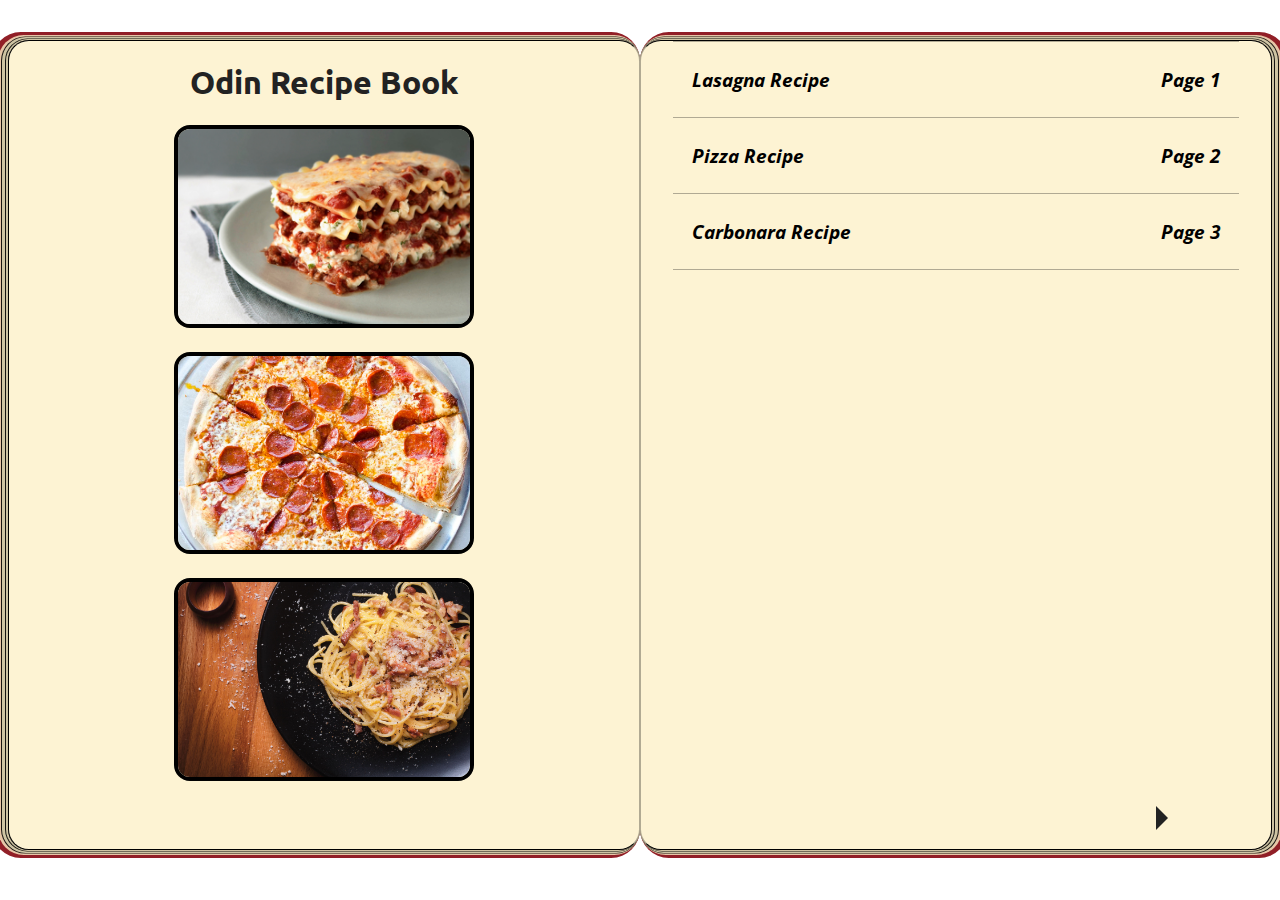
==== index.html @ 9af06596 "Upload of assignment" ====
<!DOCTYPE html>
<html lang="en">
<head>
    <meta charset="UTF-8">
    <meta http-equiv="X-UA-Compatible" content="IE=edge">
    <meta name="viewport" content="width=device-width, initial-scale=1.0">
    <link rel="stylesheet" href="styles.css">
    <link rel="preconnect" href="https://fonts.googleapis.com">
    <link rel="preconnect" href="https://fonts.gstatic.com" crossorigin>
    <link href="https://fonts.googleapis.com/css2?family=Open+Sans:wght@300;400&family=Ubuntu:ital,wght@0,300;0,700;1,700&display=swap" rel="stylesheet">
    <title>Recipes</title>
</head>
    <body>
        <div class="recipe-book-container">
            <!--LEFT PAGE-->
            <div class="recipe-book-page recipe-book-page-left">
                <h1 class="font-title font-center">Odin Recipe Book</h1>
                <div class="recipe-pictures">
                    <a href="recipes/lasagna.html"><img class="recipe-image recipe-image-small" src="recipes/img/lasagna.jpg" alt="lasagna picture"></a>
                    <a href="recipes/pizza.html"><img class="recipe-image recipe-image-small" src="recipes/img/pizza.jpg" alt="pizza picture"></a>
                    <a href="recipes/carbonara.html"><img class="recipe-image recipe-image-small" src="recipes/img/carbonara.jpg" alt="carbonara picture"></a>
                    
                </div>
            </div>

            <!--RIGHT PAGE-->
            <div class="recipe-book-page recipe-book-page-right">
                <div class="recipe-book">
                    <!-- Lasagna -->
                    <div class="recipe-book-item">
                        <div class="recipe-book-header">
                            <div class="recipe-book-title">
                                <h2><li class="recipe-book-link"><a href="recipes/lasagna.html">Lasagna Recipe</a></li></h2>
                            </div>
                            <h2><div class="recipe-book-index">Page 1</div></h2>
                        </div>
                    </div>
                    <!-- Pizza -->
                    <div class="recipe-book-item">
                        <div class="recipe-book-header">
                            <div class="recipe-book-title">
                                <h2><li class="recipe-book-link"><a href="recipes/pizza.html">Pizza Recipe</a></li></h2>
                            </div>
                            <h2><div class="recipe-book-index">Page 2</div></h2>
                        </div>
                    </div>
                    <!-- Carbonara -->
                    <div class="recipe-book-item">
                        <div class="recipe-book-header">
                            <div class="recipe-book-title">
                                <h2><li class="recipe-book-link"><a href="recipes/carbonara.html">Carbonara Recipe</a></li></h2>
                            </div>
                            <h2><div class="recipe-book-index">Page 3</div></h2>
                        </div>
                    </div>
                </div>
            </div>
            <a href="recipes/lasagna.html"><div class="next-page"></div></a>
        </div>
    </body>
</html>
---- styles.css ----
* {
    box-sizing: border-box;
}

body {
    font-family: Open Sans, sans-serif;
    font-weight: 400;
    font-style: italic;
}

.page-title {
    margin: 1.2rem 0;
}

.recipe-book-link {
    list-style: none;
}

.recipe-book-title:hover {
    list-style: none;
    background-color: rgba(206, 195, 149, 0.52);
}

a {
    text-decoration: none;
}

a:visited {
    color: inherit;
}

a:link {
    color: inherit;
}

.recipe-book-container {
    display: flex;
    justify-content: center;    
}

.recipe-book-page {
    padding: 0rem 2rem;
    margin-top: 2rem;
    background-color: rgba(252, 240, 200, 0.8);
    height: 90vh;
    width: 80vh;
    border: 1px solid black;
    border-radius: 1.3em;
    box-shadow:
    1px 0px 0px 1px rgba(252, 240, 200, 0.8),
    1.5px 0px 0px 1.5px rgba(0, 0, 0, 0.9),
    3px 0px 0px 3px rgba(252, 240, 200, 0.8),
    3.5px 0px 0px 3.5px rgba(0, 0, 0, 0.9),
    5px 0px 0px 5px rgba(252, 240, 200, 0.8),
    8px 0px 0px 8px #911F27; 
}

.font-center {
    text-align: center;
}

.recipe-book-page-left {
    box-shadow:
    -1px 0px 0px 1px rgba(252, 240, 200, 0.8),
    -1.5px 0px 0px 1.5px rgba(0, 0, 0, 0.9),
    -3px 0px 0px 3px rgba(252, 240, 200, 0.8),
    -3.5px 0px 0px 3.5px rgba(0, 0, 0, 0.9),
    -5px 0px 0px 5px rgba(252, 240, 200, 0.8),
    -8px 0px 0px 8px #911F27;  
    border-right: 0.5px solid rgba(0, 0, 0, 0.3);
}

.recipe-book-page-right {
    border-left: 0.5px solid rgba(0, 0, 0, 0.3);
}

h2 {
    font-size: 1.2rem;
}

.recipe-image {
    background-color: black;
    padding: 0;
    display: block;
    margin:  auto;
    height: auto;
    width: 400px;
    border-radius: 1em;
    border: 4px solid black;
}

.recipe-image-small {
    width: 300px;
    margin-bottom: 1.5rem;
    border: 4px solid black;
    transition: opacity 0.4s;
}

.recipe-book {
    border: 1px solid rgba(0, 0, 0, 0.3);
    border-bottom-color: transparent;
    border-right: transparent;
    border-left: transparent;
}

.recipe-book-item {
    border-bottom: 1px solid rgba(0, 0, 0, 0.3)
}

.recipe-book-header {
    display: flex;
    cursor: pointer;
    
    
}

.recipe-book-title, .recipe-book-index {
    flex: 1;
    padding: .5rem 1.2rem;
    transition: background-color 0.5s;
}

.recipe-book-content {
    display: none;
    border-top: 1px solid rgba(0, 0, 0, 0.3);
    padding: 1rem;
}

.recipe-description {
    margin-left: 2rem;
    margin-right: 2rem;    
}

.recipe-ingredient {
    line-height: 1.4rem;
}

.ingredients-list {
    columns: 2;
}

.recipe-credit {
    font-weight: 400;
}

.font-title {
    font-family: Ubuntu, sans-serif;
    font-style: normal; 
    color: rgb(34, 34, 34);
}

#credit {
    color: rgb(211, 11, 11);
}

#credit:hover {
    color: red;
}

h2.font-title {
    font-size: 1.6rem;
    /* padding-top: 1rem */
}

.recipe-step {
    font-style: normal;
    font-size: 1.1rem;
    padding-bottom: 1.2rem;
}


ol {
    margin:0 0 1.5em;
    padding:0;
    counter-reset:item;
}

ol > li {
  margin:0;
  padding:0 0 0 2em;
  text-indent:-2em;
  list-style-type:none;
  counter-increment:item;
}

ol > li:before {
    display:inline-block;
  width:1.5em;
  padding-right:0.5em;
  font-weight:bold;
  text-align:right;
  content:counter(item) ".";
}

strong {
    font-weight: bold;
    font-style: normal;
}

#home {
    color: #555;
}

#home:hover {
    color: #111;
}

.recipe-image-small:hover {
    opacity: 80%;
}

.next-page {
    border-left: 12px solid #222;
    border-right: 12px solid transparent;
    border-top: 12px solid transparent;
    border-bottom: 12px solid transparent;
    position: absolute;
    bottom: 70px;
    right: 100px;
    transition: border-color 0.5s;
}

.prev-page {
    border-right: 12px solid #222;
    border-left: 12px solid transparent;
    border-top: 12px solid transparent;
    border-bottom: 12px solid transparent;
    position: absolute;
    bottom: 70px;
    left: 100px;
    transition: border-color 0.5s;
}

.next-page:hover {
    border-left: 12px solid crimson;
    cursor: pointer;
}

.prev-page:hover {
    border-right: 12px solid crimson;
    cursor: pointer;
}

.recipe-step-small {
    font-size: .9rem;
    padding-bottom: .3rem;
    padding-top: .3rem;
}
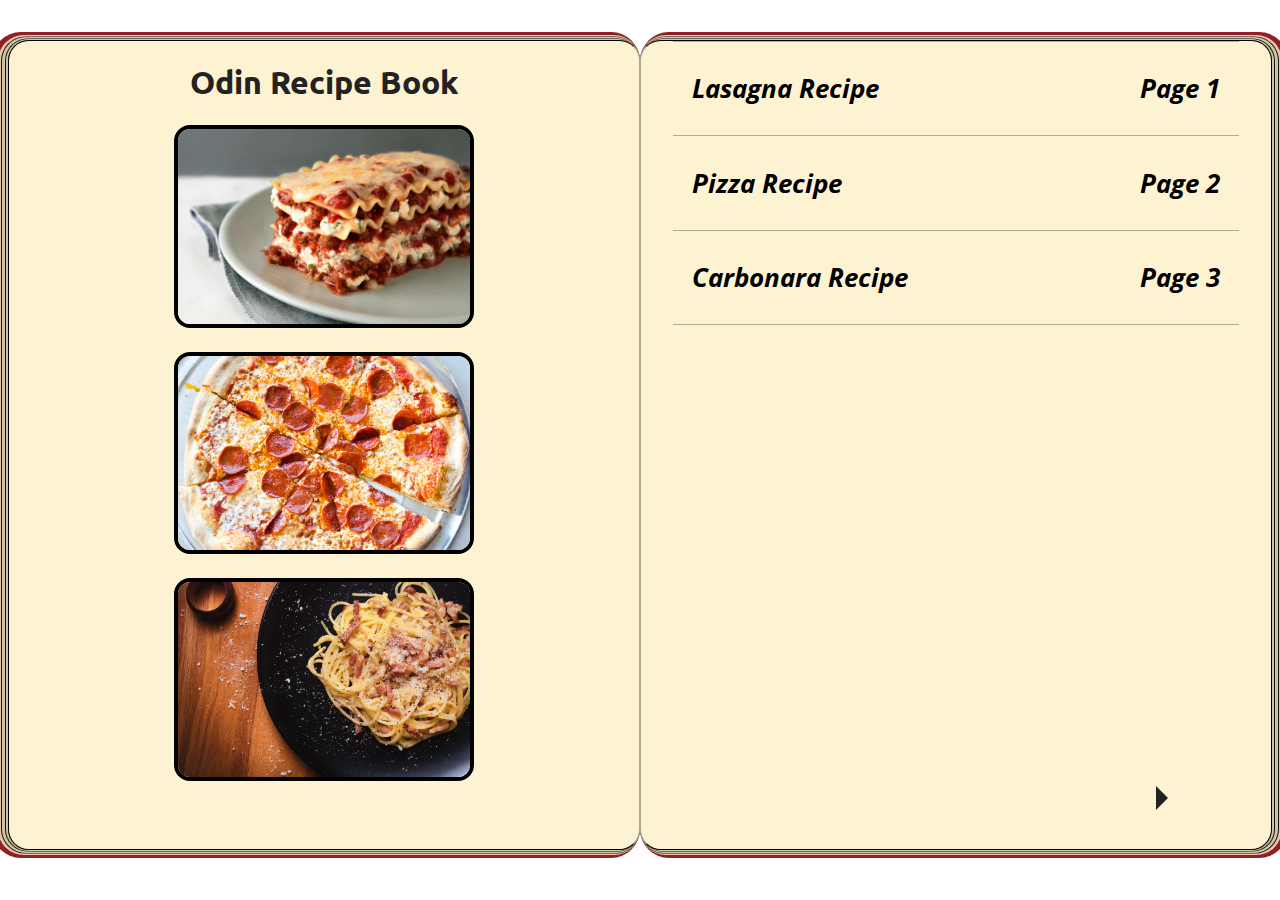
==== commit 934e0f97: "fixing path to styles.css" ====
--- a/index.html
+++ b/index.html
@@ -16,9 +16,9 @@
             <div class="recipe-book-page recipe-book-page-left">
                 <h1 class="font-title font-center">Odin Recipe Book</h1>
                 <div class="recipe-pictures">
-                    <a href="recipes/lasagna.html"><img class="recipe-image recipe-image-small" src="recipes/img/lasagna.jpg" alt="lasagna picture"></a>
-                    <a href="recipes/pizza.html"><img class="recipe-image recipe-image-small" src="recipes/img/pizza.jpg" alt="pizza picture"></a>
-                    <a href="recipes/carbonara.html"><img class="recipe-image recipe-image-small" src="recipes/img/carbonara.jpg" alt="carbonara picture"></a>
+                    <a href="/recipes/lasagna.html"><img class="recipe-image recipe-image-small" src="recipes/img/lasagna.jpg" alt="lasagna picture"></a>
+                    <a href="/recipes/pizza.html"><img class="recipe-image recipe-image-small" src="recipes/img/pizza.jpg" alt="pizza picture"></a>
+                    <a href="/recipes/carbonara.html"><img class="recipe-image recipe-image-small" src="recipes/img/carbonara.jpg" alt="carbonara picture"></a>
                     
                 </div>
             </div>
--- a/styles.css
+++ b/styles.css
@@ -75,7 +75,7 @@
 }
 
 h2 {
-    font-size: 1.2rem;
+    font-size: 1.6rem;
 }
 
 .recipe-image {
@@ -128,11 +128,13 @@
 
 .recipe-description {
     margin-left: 2rem;
-    margin-right: 2rem;    
+    margin-right: 2rem; 
+    font-size: 1.3rem;   
 }
 
 .recipe-ingredient {
-    line-height: 1.4rem;
+    line-height: 2rem;
+    font-size: 1.4rem;
 }
 
 .ingredients-list {
@@ -158,13 +160,13 @@
 }
 
 h2.font-title {
-    font-size: 1.6rem;
+    font-size: 1.9rem;
     /* padding-top: 1rem */
 }
 
 .recipe-step {
     font-style: normal;
-    font-size: 1.1rem;
+    font-size: 1.4rem;
     padding-bottom: 1.2rem;
 }
 
@@ -199,6 +201,7 @@
 
 #home {
     color: #555;
+    font-size: 1.4rem;
 }
 
 #home:hover {
@@ -215,7 +218,7 @@
     border-top: 12px solid transparent;
     border-bottom: 12px solid transparent;
     position: absolute;
-    bottom: 70px;
+    bottom: 90px;
     right: 100px;
     transition: border-color 0.5s;
 }
@@ -226,7 +229,7 @@
     border-top: 12px solid transparent;
     border-bottom: 12px solid transparent;
     position: absolute;
-    bottom: 70px;
+    bottom: 90px;
     left: 100px;
     transition: border-color 0.5s;
 }
@@ -242,8 +245,12 @@
 }
 
 .recipe-step-small {
-    font-size: .9rem;
-    padding-bottom: .3rem;
-    padding-top: .3rem;
-}
-
+    font-size: 1.2rem;
+    padding-bottom: .2rem;
+    padding-top: .2rem;
+}
+
+.recipe-credit {
+    font-size: 1.4rem;
+}
+
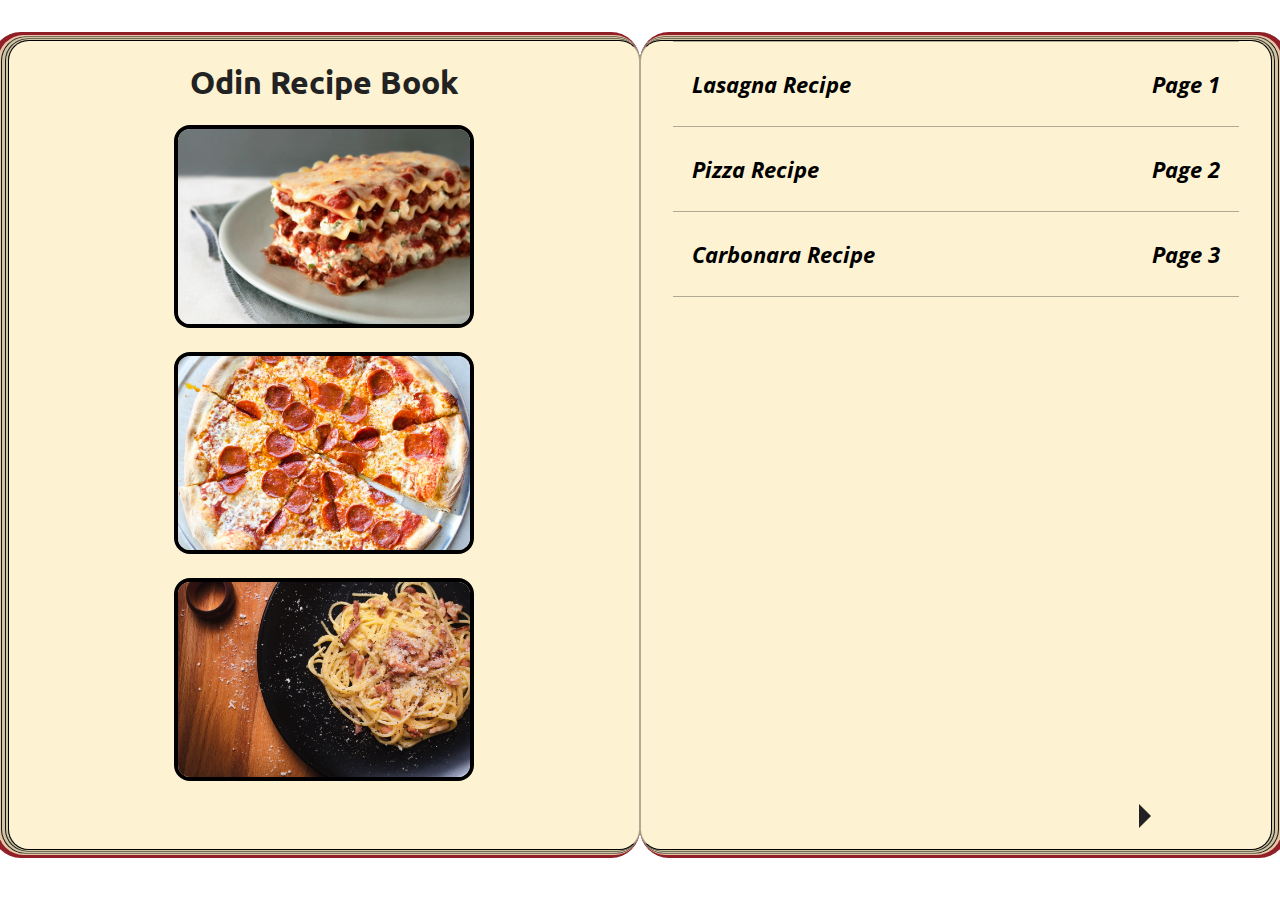
==== commit 2168feaf: "Fixes for paths, arrows, font" ====
--- a/index.html
+++ b/index.html
@@ -28,30 +28,37 @@
                 <div class="recipe-book">
                     <!-- Lasagna -->
                     <div class="recipe-book-item">
-                        <div class="recipe-book-header">
-                            <div class="recipe-book-title">
-                                <h2><li class="recipe-book-link"><a href="recipes/lasagna.html">Lasagna Recipe</a></li></h2>
+                        <a href="recipes/lasagna.html">
+                            <div class="recipe-book-header">
+                                <div class="recipe-book-title">
+                                    <h2><li class="recipe-book-link">Lasagna Recipe</li></h2>
+                                </div>
+                                <h2><div class="recipe-book-index">Page 1</div></h2>
+                            
                             </div>
-                            <h2><div class="recipe-book-index">Page 1</div></h2>
-                        </div>
+                        </a>
                     </div>
                     <!-- Pizza -->
                     <div class="recipe-book-item">
-                        <div class="recipe-book-header">
-                            <div class="recipe-book-title">
-                                <h2><li class="recipe-book-link"><a href="recipes/pizza.html">Pizza Recipe</a></li></h2>
+                        <a href="recipes/pizza.html">
+                            <div class="recipe-book-header">
+                                <div class="recipe-book-title">
+                                    <h2><li class="recipe-book-link">Pizza Recipe</li></h2>
+                                </div>
+                                <h2><div class="recipe-book-index">Page 2</div></h2>
                             </div>
-                            <h2><div class="recipe-book-index">Page 2</div></h2>
-                        </div>
+                        </a>
                     </div>
                     <!-- Carbonara -->
                     <div class="recipe-book-item">
-                        <div class="recipe-book-header">
-                            <div class="recipe-book-title">
-                                <h2><li class="recipe-book-link"><a href="recipes/carbonara.html">Carbonara Recipe</a></li></h2>
+                        <a href="recipes/carbonara.html">
+                            <div class="recipe-book-header">
+                                <div class="recipe-book-title">
+                                    <h2><li class="recipe-book-link">Carbonara Recipe</li></h2>
+                                </div>
+                                <h2><div class="recipe-book-index">Page 3</div></h2>
                             </div>
-                            <h2><div class="recipe-book-index">Page 3</div></h2>
-                        </div>
+                        </a>
                     </div>
                 </div>
             </div>
--- a/styles.css
+++ b/styles.css
@@ -16,7 +16,7 @@
     list-style: none;
 }
 
-.recipe-book-title:hover {
+.recipe-book-header:hover {
     list-style: none;
     background-color: rgba(206, 195, 149, 0.52);
 }
@@ -75,7 +75,7 @@
 }
 
 h2 {
-    font-size: 1.6rem;
+    font-size: 1.4rem;
 }
 
 .recipe-image {
@@ -129,12 +129,12 @@
 .recipe-description {
     margin-left: 2rem;
     margin-right: 2rem; 
-    font-size: 1.3rem;   
+    font-size: 1.2rem;   
 }
 
 .recipe-ingredient {
     line-height: 2rem;
-    font-size: 1.4rem;
+    font-size: 1.3rem;
 }
 
 .ingredients-list {
@@ -160,13 +160,13 @@
 }
 
 h2.font-title {
-    font-size: 1.9rem;
+    font-size: 1.8rem;
     /* padding-top: 1rem */
 }
 
 .recipe-step {
     font-style: normal;
-    font-size: 1.4rem;
+    font-size: 1.3rem;
     padding-bottom: 1.2rem;
 }
 
@@ -201,7 +201,7 @@
 
 #home {
     color: #555;
-    font-size: 1.4rem;
+    font-size: 1.3rem;
 }
 
 #home:hover {
@@ -218,8 +218,8 @@
     border-top: 12px solid transparent;
     border-bottom: 12px solid transparent;
     position: absolute;
-    bottom: 90px;
-    right: 100px;
+    bottom: 8%;
+    left: 89%;
     transition: border-color 0.5s;
 }
 
@@ -229,8 +229,8 @@
     border-top: 12px solid transparent;
     border-bottom: 12px solid transparent;
     position: absolute;
-    bottom: 90px;
-    left: 100px;
+    bottom: 8%;
+    right: 89%;
     transition: border-color 0.5s;
 }
 
@@ -245,12 +245,12 @@
 }
 
 .recipe-step-small {
-    font-size: 1.2rem;
+    font-size: 1rem;
     padding-bottom: .2rem;
     padding-top: .2rem;
 }
 
 .recipe-credit {
-    font-size: 1.4rem;
-}
-
+    font-size: 1.3rem;
+}
+
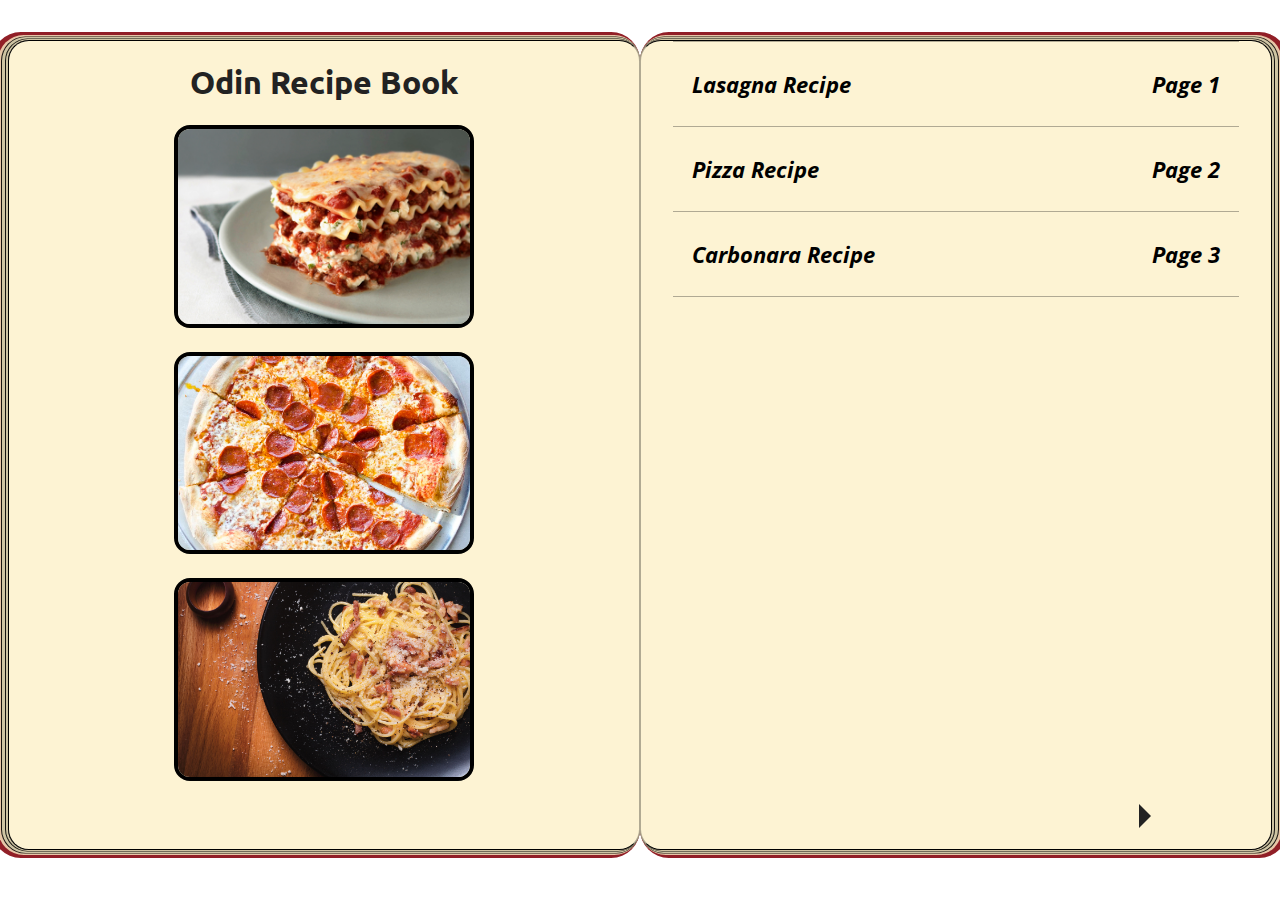
==== commit b57f58dc: "fix clickable pictures" ====
--- a/index.html
+++ b/index.html
@@ -16,9 +16,9 @@
             <div class="recipe-book-page recipe-book-page-left">
                 <h1 class="font-title font-center">Odin Recipe Book</h1>
                 <div class="recipe-pictures">
-                    <a href="/recipes/lasagna.html"><img class="recipe-image recipe-image-small" src="recipes/img/lasagna.jpg" alt="lasagna picture"></a>
-                    <a href="/recipes/pizza.html"><img class="recipe-image recipe-image-small" src="recipes/img/pizza.jpg" alt="pizza picture"></a>
-                    <a href="/recipes/carbonara.html"><img class="recipe-image recipe-image-small" src="recipes/img/carbonara.jpg" alt="carbonara picture"></a>
+                    <a href="recipes/lasagna.html"><img class="recipe-image recipe-image-small" src="recipes/img/lasagna.jpg" alt="lasagna picture"></a>
+                    <a href="recipes/pizza.html"><img class="recipe-image recipe-image-small" src="recipes/img/pizza.jpg" alt="pizza picture"></a>
+                    <a href="recipes/carbonara.html"><img class="recipe-image recipe-image-small" src="recipes/img/carbonara.jpg" alt="carbonara picture"></a>
                     
                 </div>
             </div>
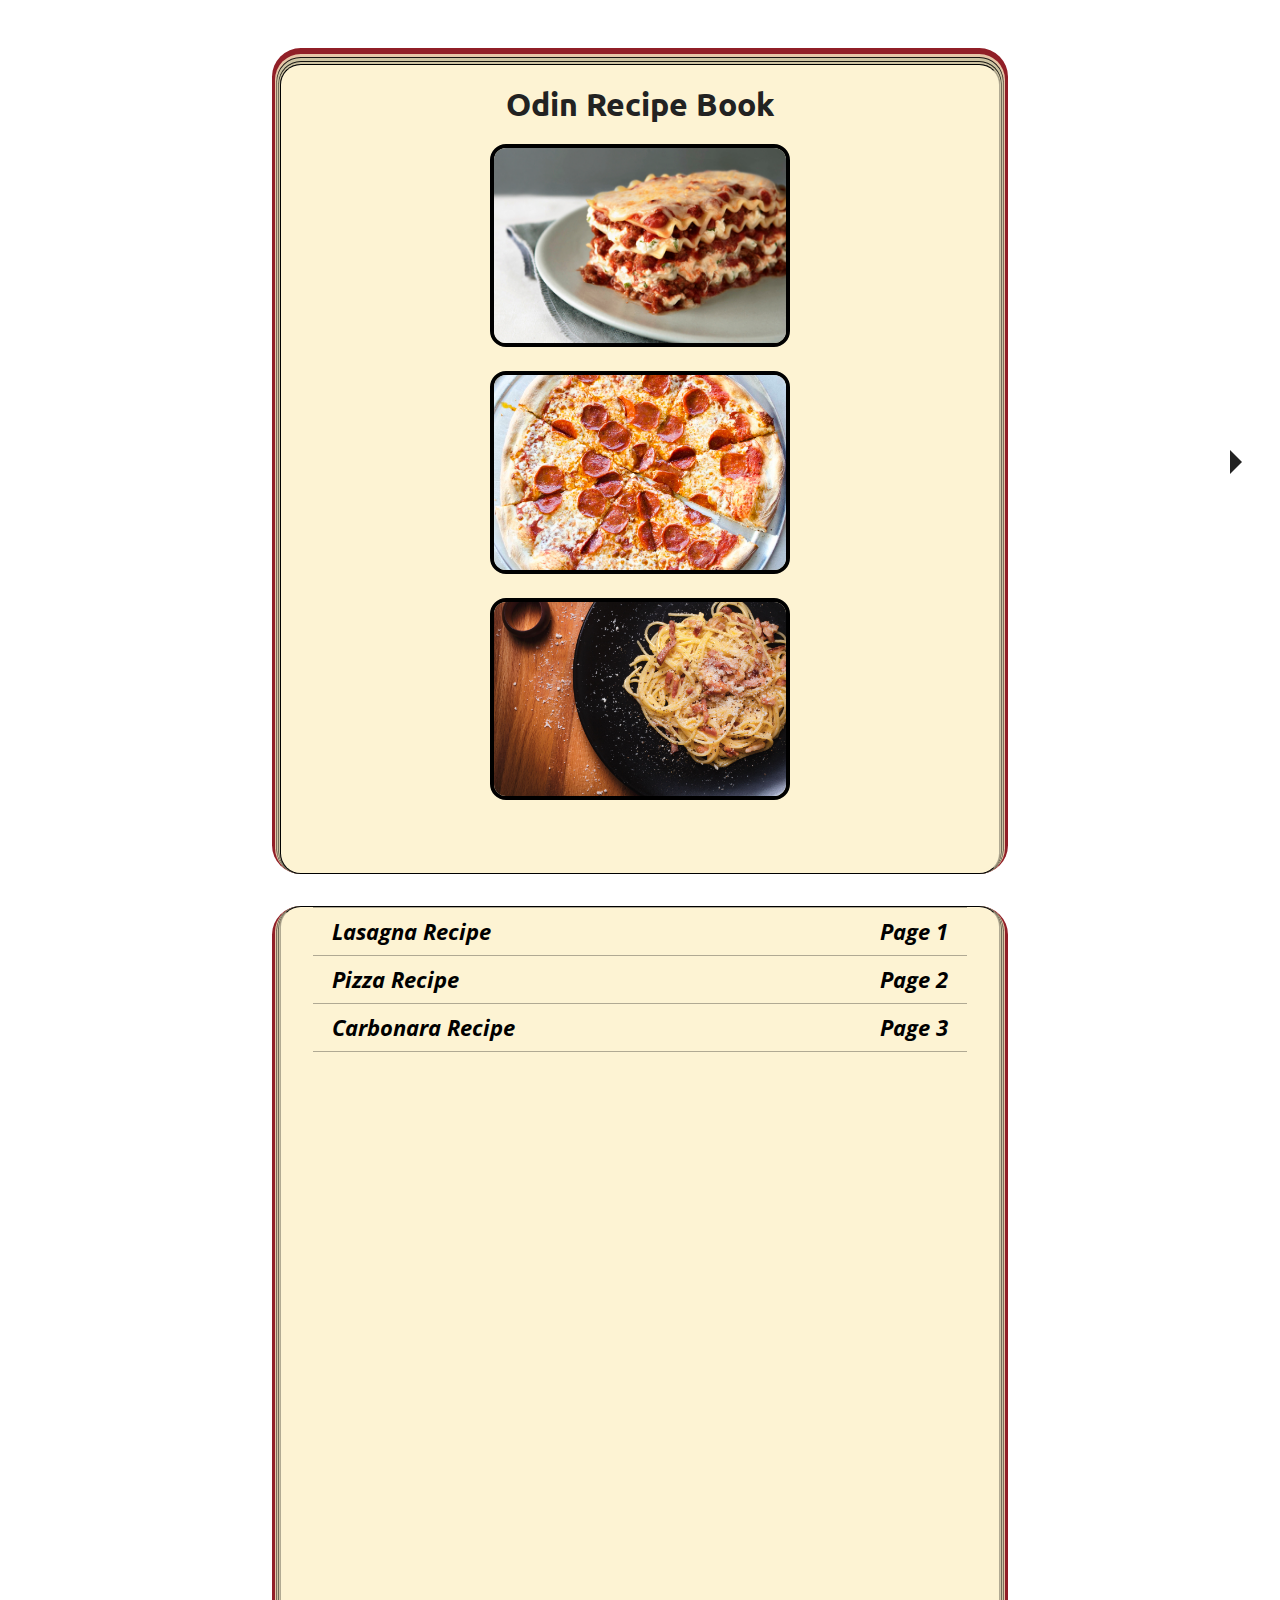
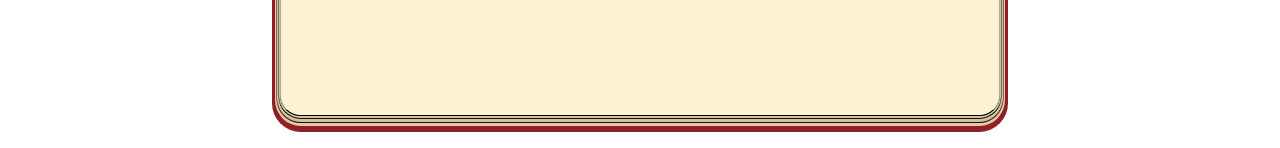
==== commit b4676871: "Responsive fixes" ====
--- a/index.html
+++ b/index.html
@@ -62,7 +62,7 @@
                     </div>
                 </div>
             </div>
-            <a href="recipes/lasagna.html"><div class="next-page"></div></a>
         </div>
+        <a href="recipes/lasagna.html"><div class="next-page"></div></a>
     </body>
 </html>--- a/styles.css
+++ b/styles.css
@@ -1,16 +1,20 @@
 * {
     box-sizing: border-box;
+    padding: 0;
+    margin: 0;
 }
 
 body {
     font-family: Open Sans, sans-serif;
     font-weight: 400;
     font-style: italic;
+    font-size: 1rem;
 }
 
 .page-title {
     margin: 1.2rem 0;
 }
+
 
 .recipe-book-link {
     list-style: none;
@@ -35,14 +39,23 @@
 
 .recipe-book-container {
     display: flex;
-    justify-content: center;    
+    justify-content: center;  
+    flex-wrap: wrap;  
+    margin:  2rem;
+    padding: 0 2rem;
+}
+
+.recipe-pictures {
+    margin: auto 0;
 }
 
 .recipe-book-page {
+    display: flexbox;
+    flex-direction: column;
     padding: 0rem 2rem;
     margin-top: 2rem;
     background-color: rgba(252, 240, 200, 0.8);
-    height: 90vh;
+    min-height: 90vh;
     width: 80vh;
     border: 1px solid black;
     border-radius: 1.3em;
@@ -71,11 +84,12 @@
 }
 
 .recipe-book-page-right {
+    display: flex;
     border-left: 0.5px solid rgba(0, 0, 0, 0.3);
 }
 
 h2 {
-    font-size: 1.4rem;
+    font-size: 140%;
 }
 
 .recipe-image {
@@ -84,13 +98,15 @@
     display: block;
     margin:  auto;
     height: auto;
-    width: 400px;
+    max-width: 400px;
     border-radius: 1em;
     border: 4px solid black;
 }
 
 .recipe-image-small {
-    width: 300px;
+    display: block;
+    max-width: 300px;
+    height: auto;
     margin-bottom: 1.5rem;
     border: 4px solid black;
     transition: opacity 0.4s;
@@ -110,8 +126,6 @@
 .recipe-book-header {
     display: flex;
     cursor: pointer;
-    
-    
 }
 
 .recipe-book-title, .recipe-book-index {
@@ -127,18 +141,22 @@
 }
 
 .recipe-description {
-    margin-left: 2rem;
-    margin-right: 2rem; 
-    font-size: 1.2rem;   
+    margin-top: 1.2rem;
+    padding-left: 2rem;
+    padding-right: 2rem; 
+    font-size: 120%;   
 }
 
 .recipe-ingredient {
+    margin: 0.5rem 1.2rem;
     line-height: 2rem;
-    font-size: 1.3rem;
-}
+    font-size: 130%;
+}
+
 
 .ingredients-list {
     columns: 2;
+    padding-bottom: 1.2rem;
 }
 
 .recipe-credit {
@@ -149,6 +167,8 @@
     font-family: Ubuntu, sans-serif;
     font-style: normal; 
     color: rgb(34, 34, 34);
+    width: 100%;
+    padding: 1.2rem 0;
 }
 
 #credit {
@@ -160,13 +180,13 @@
 }
 
 h2.font-title {
-    font-size: 1.8rem;
+    font-size: 180%;
     /* padding-top: 1rem */
 }
 
 .recipe-step {
     font-style: normal;
-    font-size: 1.3rem;
+    font-size: 130%;
     padding-bottom: 1.2rem;
 }
 
@@ -201,7 +221,7 @@
 
 #home {
     color: #555;
-    font-size: 1.3rem;
+    font-size: 130%;
 }
 
 #home:hover {
@@ -212,14 +232,15 @@
     opacity: 80%;
 }
 
+
 .next-page {
+    position: fixed;
+    top: 50%;
+    right: 2%;
     border-left: 12px solid #222;
     border-right: 12px solid transparent;
     border-top: 12px solid transparent;
     border-bottom: 12px solid transparent;
-    position: absolute;
-    bottom: 8%;
-    left: 89%;
     transition: border-color 0.5s;
 }
 
@@ -228,9 +249,9 @@
     border-left: 12px solid transparent;
     border-top: 12px solid transparent;
     border-bottom: 12px solid transparent;
-    position: absolute;
-    bottom: 8%;
-    right: 89%;
+    position: fixed;
+    top: 50%;
+    left: 2%;
     transition: border-color 0.5s;
 }
 
@@ -251,6 +272,51 @@
 }
 
 .recipe-credit {
-    font-size: 1.3rem;
-}
-
+    font-size: 130%;
+}
+
+
+
+@media (max-width: 1679px) {
+
+    .recipe-book-page-left {
+        box-shadow:
+        0px -1px 0px 1px rgba(252, 240, 200, 0.8),
+        0px -1.5px 0px 1.5px rgba(0, 0, 0, 0.9),
+        0px -3px 0px 3px rgba(252, 240, 200, 0.8),
+        0px -3.5px 0px 3.5px rgba(0, 0, 0, 0.9),
+        0px -5px 0px 5px rgba(252, 240, 200, 0.8),
+        0px -8px 0px 8px #911F27;  
+        border-right: 0.5px solid rgba(0, 0, 0, 0.3);
+    }
+
+    .recipe-book-page-right {
+        box-shadow:
+        0px 1px 0px 1px rgba(252, 240, 200, 0.8),
+        0px 1.5px 0px 1.5px rgba(0, 0, 0, 0.9),
+        0px 3px 0px 3px rgba(252, 240, 200, 0.8),
+        0px 3.5px 0px 3.5px rgba(0, 0, 0, 0.9),
+        0px 5px 0px 5px rgba(252, 240, 200, 0.8),
+        0px 8px 0px 8px #911F27;  
+        border-right: 0.5px solid rgba(0, 0, 0, 0.3);
+    }
+
+}
+
+@media (max-width: 600px) {
+    .recipe-image {
+        max-width: 70%;
+        height: auto;
+    }
+}
+
+@media (max-width: 450px) {
+    .recipe-image {
+        max-width: 70%;
+    }
+
+    .ingredients-list {
+        columns: 1;
+    }
+}
+
